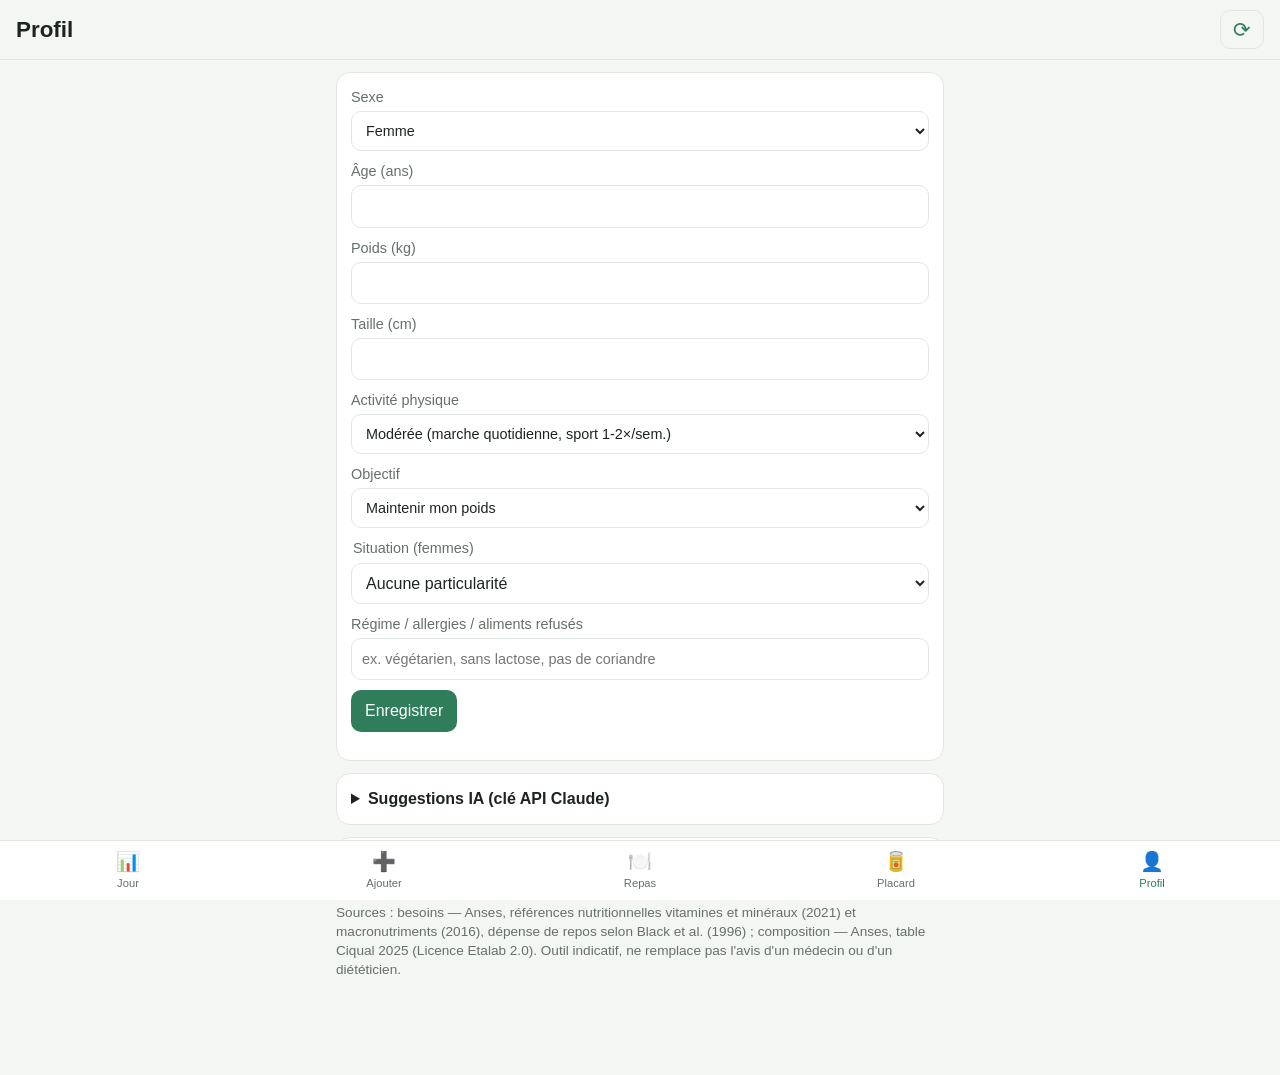
==== docs/index.html @ 19060278 "Finale_1" ====
<!doctype html>
<html lang="fr">
<head>
<meta charset="utf-8">
<meta name="viewport" content="width=device-width, initial-scale=1, viewport-fit=cover">
<meta name="apple-mobile-web-app-capable" content="yes">
<meta name="apple-mobile-web-app-status-bar-style" content="default">
<meta name="apple-mobile-web-app-title" content="Assiette">
<meta name="theme-color" content="#2f7d5b">
<link rel="manifest" href="manifest.webmanifest">
<link rel="apple-touch-icon" href="icon-180.png">
<link rel="icon" href="icon-192.png">
<link rel="stylesheet" href="style.css">
<title>Assiette</title>
</head>
<body>
<header>
  <h1 id="titre">Aujourd'hui</h1>
  <button id="refresh" aria-label="Rafraîchir">⟳</button>
</header>

<main>
  <!-- Aujourd'hui -->
  <section id="jour" class="vue">
    <div class="nav-date">
      <button id="jour-prec" aria-label="Jour précédent">‹</button>
      <input type="date" id="date">
      <button id="jour-suiv" aria-label="Jour suivant">›</button>
    </div>
    <div id="energie" class="carte"></div>
    <div id="macros" class="carte"></div>
    <details class="carte"><summary>Vitamines et minéraux</summary><div id="micros"></div></details>
    <h2>Repas du jour</h2>
    <ul id="journal" class="liste"></ul>
  </section>

  <!-- Ajouter un aliment -->
  <section id="ajout" class="vue" hidden>
    <input type="search" id="recherche" placeholder="Rechercher un aliment (ex. riz cuit)" autocomplete="off">
    <ul id="resultats" class="liste"></ul>
    <form id="form-ajout" class="carte" hidden>
      <p id="ajout-nom"></p>
      <label>Quantité (g) <input type="number" id="ajout-g" inputmode="decimal" min="1" value="100"></label>
      <label>Repas
        <select id="ajout-repas">
          <option>Petit-déjeuner</option><option>Déjeuner</option><option>Collation</option><option>Dîner</option>
        </select>
      </label>
      <p id="ajout-apercu" class="petit"></p>
      <button type="submit">Ajouter au journal</button>
    </form>
  </section>

  <!-- Suggestions -->
  <section id="repas" class="vue" hidden>
    <p class="petit">Propositions à partir de ton placard et de tes ustensiles, pour combler ce qu'il te manque aujourd'hui.</p>
    <label>Pour quel repas ?
      <select id="sugg-repas">
        <option>Petit-déjeuner</option><option selected>Déjeuner</option><option>Collation</option><option>Dîner</option>
      </select>
    </label>
    <label>Envie particulière (facultatif) <input type="text" id="sugg-envie" placeholder="ex. rapide, épicé, froid…"></label>
    <button id="sugg-go">Proposer des repas</button>
    <p id="sugg-etat" class="petit"></p>
    <div id="suggestions"></div>
  </section>

  <!-- Placard -->
  <section id="placard" class="vue" hidden>
    <h2>Aliments disponibles</h2>
    <input type="search" id="placard-recherche" placeholder="Ajouter un aliment au placard" autocomplete="off">
    <ul id="placard-resultats" class="liste"></ul>
    <ul id="placard-liste" class="liste"></ul>
    <h2>Ustensiles</h2>
    <div id="ustensiles" class="puces"></div>
    <form id="form-ustensile" class="ligne">
      <input type="text" id="ustensile-autre" placeholder="Autre ustensile">
      <button type="submit">+</button>
    </form>
  </section>

  <!-- Profil -->
  <section id="profil" class="vue" hidden>
    <form id="form-profil" class="carte">
      <label>Sexe
        <select name="sexe"><option value="F">Femme</option><option value="H">Homme</option></select>
      </label>
      <label>Âge (ans) <input type="number" name="age" min="18" max="110" inputmode="numeric" required></label>
      <label>Poids (kg) <input type="number" name="poids" step="0.1" min="30" max="300" inputmode="decimal" required></label>
      <label>Taille (cm) <input type="number" name="taille" min="120" max="230" inputmode="numeric" required></label>
      <label>Activité physique
        <select name="nap">
          <option value="1.4">Sédentaire (bureau, peu de marche)</option>
          <option value="1.6" selected>Modérée (marche quotidienne, sport 1-2×/sem.)</option>
          <option value="1.8">Active (sport 3-5×/sem. ou métier physique)</option>
          <option value="2.0">Très active (sport intense quotidien)</option>
        </select>
      </label>
      <label>Objectif
        <select name="objectif">
          <option value="maintien">Maintenir mon poids</option>
          <option value="perte">Perdre du poids (doucement)</option>
          <option value="prise">Prendre du poids / du muscle</option>
        </select>
      </label>
      <fieldset data-femme>
        <legend>Situation (femmes)</legend>
        <select name="situation">
          <option value="">Aucune particularité</option>
          <option value="regles-abondantes">Règles abondantes</option>
          <option value="menopause">Ménopausée</option>
          <option value="enceinte">Enceinte</option>
          <option value="allaitante">Allaitante</option>
        </select>
      </fieldset>
      <label>Régime / allergies / aliments refusés
        <input type="text" name="regime" placeholder="ex. végétarien, sans lactose, pas de coriandre">
      </label>
      <button type="submit">Enregistrer</button>
      <p id="profil-besoins" class="petit"></p>
    </form>

    <details class="carte">
      <summary>Suggestions IA (clé API Claude)</summary>
      <p class="petit">La clé reste sur ce téléphone. Crée-la sur console.anthropic.com.</p>
      <input type="password" id="cle-api" placeholder="sk-ant-…" autocomplete="off">
      <button id="cle-enregistrer">Enregistrer la clé</button>
    </details>

    <details class="carte">
      <summary>Sauvegarde</summary>
      <p class="petit">Tes données sont stockées uniquement sur ce téléphone. Exporte-les de temps en temps.</p>
      <button id="export">Copier la sauvegarde</button>
      <textarea id="import-texte" rows="3" placeholder="Colle une sauvegarde ici pour la restaurer"></textarea>
      <button id="import">Restaurer</button>
    </details>

    <p class="petit">Sources : besoins — Anses, références nutritionnelles vitamines et minéraux (2021) et macronutriments (2016), dépense de repos selon Black et al. (1996) ;
      composition — Anses, table Ciqual 2025 (Licence Etalab 2.0). Outil indicatif, ne remplace pas l'avis d'un médecin ou d'un diététicien.</p>
  </section>
</main>

<nav>
  <button data-vue="jour" class="actif">📊<span>Jour</span></button>
  <button data-vue="ajout">➕<span>Ajouter</span></button>
  <button data-vue="repas">🍽️<span>Repas</span></button>
  <button data-vue="placard">🥫<span>Placard</span></button>
  <button data-vue="profil">👤<span>Profil</span></button>
</nav>

<script src="nutrition.js"></script>
<script src="app.js"></script>
</body>
</html>
---- docs/style.css ----
:root {
  --fond: #f4f6f3; --carte: #fff; --texte: #1d2420; --doux: #66706a; --accent: #2f7d5b;
  --ok: #3a9b6e; --trop: #d0643b; --bord: #e2e6e1;
  color-scheme: light dark;
}
@media (prefers-color-scheme: dark) {
  :root { --fond: #121614; --carte: #1c211e; --texte: #e8ece9; --doux: #9aa39d; --bord: #2c332f; --accent: #5cc193; }
}
* { box-sizing: border-box; }
body {
  margin: 0; background: var(--fond); color: var(--texte);
  font: 16px/1.4 -apple-system, BlinkMacSystemFont, "Segoe UI", sans-serif;
  padding-bottom: calc(70px + env(safe-area-inset-bottom));
}
header {
  position: sticky; top: 0; z-index: 2; display: flex; align-items: center; justify-content: space-between;
  padding: calc(10px + env(safe-area-inset-top)) 16px 10px; background: var(--fond); border-bottom: 1px solid var(--bord);
}
h1 { font-size: 1.4rem; margin: 0; }
h2 { font-size: 1.05rem; margin: 20px 0 8px; }
h3 { margin: 6px 0; }
main { padding: 12px 16px; max-width: 640px; margin: 0 auto; }

button {
  font: inherit; border: 0; border-radius: 10px; padding: 10px 14px;
  background: var(--accent); color: #fff; cursor: pointer;
}
button:disabled { opacity: .5; }
#refresh { font-size: 1.3rem; padding: 4px 12px; background: transparent; color: var(--accent); border: 1px solid var(--bord); }

input, select, textarea {
  font: inherit; width: 100%; padding: 10px; margin: 4px 0 10px; border-radius: 10px;
  border: 1px solid var(--bord); background: var(--carte); color: var(--texte);
}
label { display: block; font-size: .9rem; color: var(--doux); }
fieldset { border: 0; padding: 0; margin: 0; }
legend { font-size: .9rem; color: var(--doux); }

.carte { background: var(--carte); border: 1px solid var(--bord); border-radius: 14px; padding: 14px; margin-bottom: 12px; }
summary { cursor: pointer; font-weight: 600; }
.petit { font-size: .85rem; color: var(--doux); }
.gros { font-size: 2rem; font-weight: 700; }
.gros small { font-size: 1rem; color: var(--doux); font-weight: 400; }

.barre { margin: 8px 0; }
.barre-txt { display: flex; justify-content: space-between; font-size: .85rem; }
.barre-fond { height: 8px; background: var(--bord); border-radius: 4px; overflow: hidden; margin-top: 3px; }
.barre-fond div { height: 100%; background: var(--doux); border-radius: 4px; }
.barre.ok .barre-fond div { background: var(--ok); }
.barre.trop .barre-fond div { background: var(--trop); }

.liste { list-style: none; padding: 0; margin: 0; }
.liste li {
  display: flex; justify-content: space-between; align-items: center; gap: 8px;
  padding: 10px 12px; background: var(--carte); border: 1px solid var(--bord); border-radius: 10px; margin-bottom: 6px;
}
.suppr { background: transparent; color: var(--doux); padding: 4px 8px; }

.nav-date { display: flex; gap: 8px; align-items: center; margin-bottom: 12px; }
.nav-date input { margin: 0; }
.nav-date button { background: var(--carte); color: var(--texte); border: 1px solid var(--bord); }
.ligne { display: flex; gap: 8px; }
.ligne input { margin: 0; }

.puces { display: flex; flex-wrap: wrap; gap: 6px; margin-bottom: 10px; }
.puce { background: var(--carte); color: var(--texte); border: 1px solid var(--bord); padding: 6px 12px; font-size: .9rem; }
.puce.actif { background: var(--accent); color: #fff; border-color: var(--accent); }

.badge { font-size: .75rem; padding: 2px 8px; border-radius: 999px; color: #fff; }
.badge.nutrition { background: #3b73c4; }
.badge.plaisir { background: #c4803b; }
.recette ul, .recette ol { padding-left: 20px; }

nav {
  position: fixed; bottom: 0; left: 0; right: 0; display: flex; background: var(--carte);
  border-top: 1px solid var(--bord); padding-bottom: env(safe-area-inset-bottom);
}
nav button {
  flex: 1; background: transparent; color: var(--doux); border-radius: 0; padding: 8px 0;
  display: flex; flex-direction: column; align-items: center; font-size: 1.2rem;
}
nav button span { font-size: .7rem; }
nav button.actif { color: var(--accent); }
[hidden] { display: none !important; }
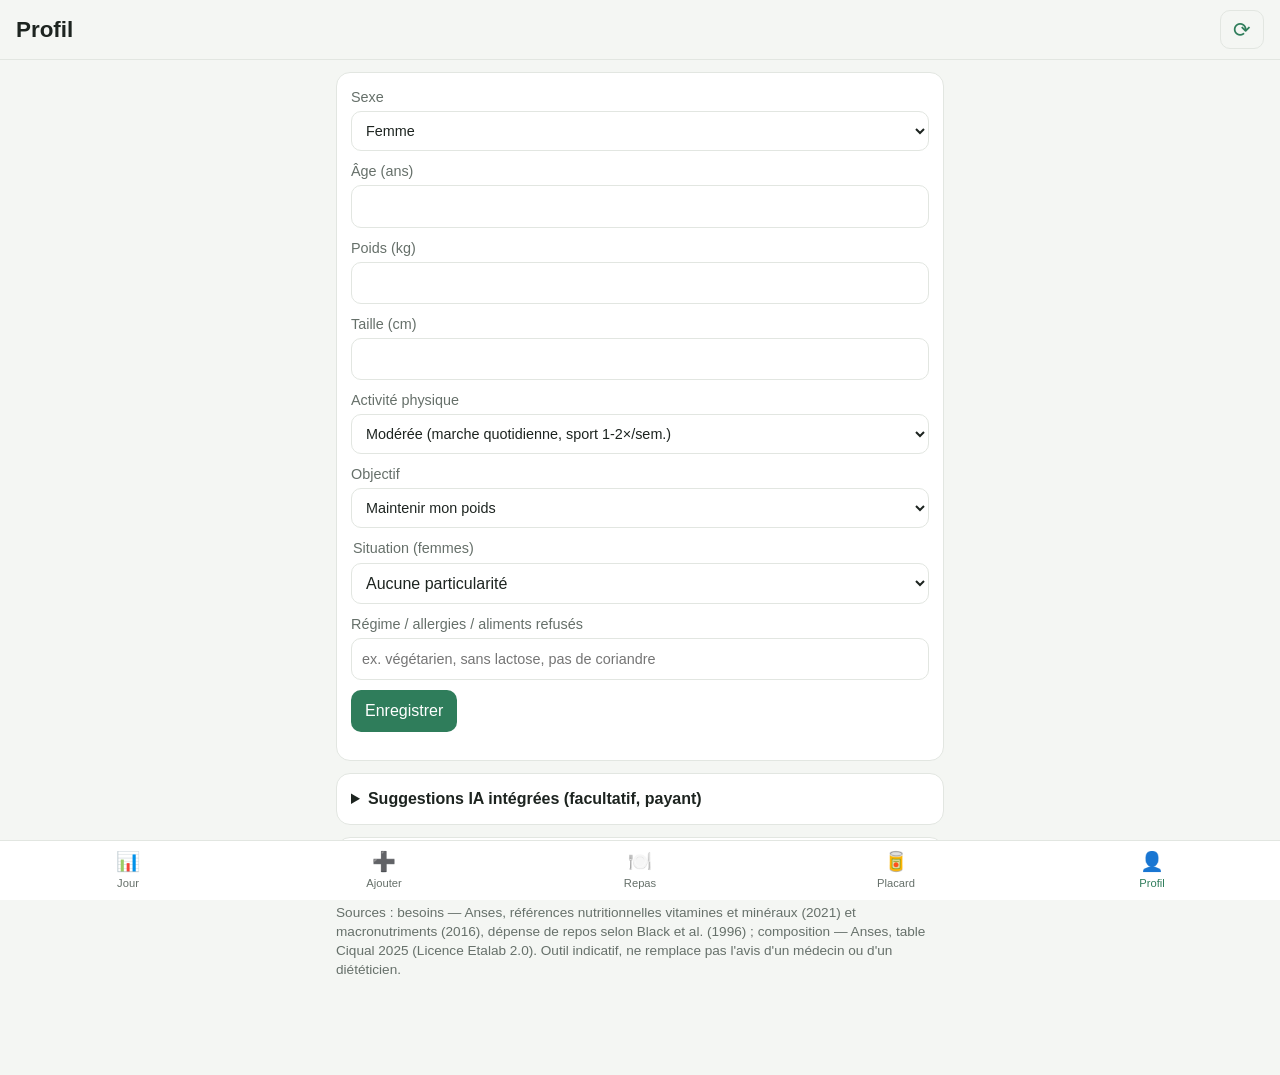
==== commit 1d5d1fee: "Ajoute les suggestions gratuites par copier-coller avec Claude - Bouton « Copier la demande » : prom" ====
--- a/docs/index.html
+++ b/docs/index.html
@@ -60,8 +60,18 @@
       </select>
     </label>
     <label>Envie particulière (facultatif) <input type="text" id="sugg-envie" placeholder="ex. rapide, épicé, froid…"></label>
-    <button id="sugg-go">Proposer des repas</button>
+    <div class="ligne">
+      <button id="sugg-copier">Copier la demande</button>
+      <button id="sugg-go" class="secondaire">Proposer ici (clé API)</button>
+    </div>
     <p id="sugg-etat" class="petit"></p>
+    <textarea id="sugg-texte" rows="8" readonly hidden></textarea>
+    <details class="carte" open>
+      <summary>Coller la réponse de Claude</summary>
+      <p class="petit">Copie toute la réponse de Claude et colle-la ici : l'appli calcule la valeur exacte de chaque repas avec Ciqual.</p>
+      <textarea id="reponse-texte" rows="4" placeholder="Colle la réponse ici"></textarea>
+      <button id="reponse-calculer">Calculer les repas</button>
+    </details>
     <div id="suggestions"></div>
   </section>
 
@@ -121,8 +131,8 @@
     </form>
 
     <details class="carte">
-      <summary>Suggestions IA (clé API Claude)</summary>
-      <p class="petit">La clé reste sur ce téléphone. Crée-la sur console.anthropic.com.</p>
+      <summary>Suggestions IA intégrées (facultatif, payant)</summary>
+      <p class="petit">Facultatif : sans clé, utilise « Copier la demande » dans l'onglet Repas. La clé (crédits prépayés sur console.anthropic.com) reste sur ce téléphone.</p>
       <input type="password" id="cle-api" placeholder="sk-ant-…" autocomplete="off">
       <button id="cle-enregistrer">Enregistrer la clé</button>
     </details>
--- a/docs/style.css
+++ b/docs/style.css
@@ -26,6 +26,7 @@
   background: var(--accent); color: #fff; cursor: pointer;
 }
 button:disabled { opacity: .5; }
+button.secondaire { background: var(--carte); color: var(--accent); border: 1px solid var(--bord); }
 #refresh { font-size: 1.3rem; padding: 4px 12px; background: transparent; color: var(--accent); border: 1px solid var(--bord); }
 
 input, select, textarea {
